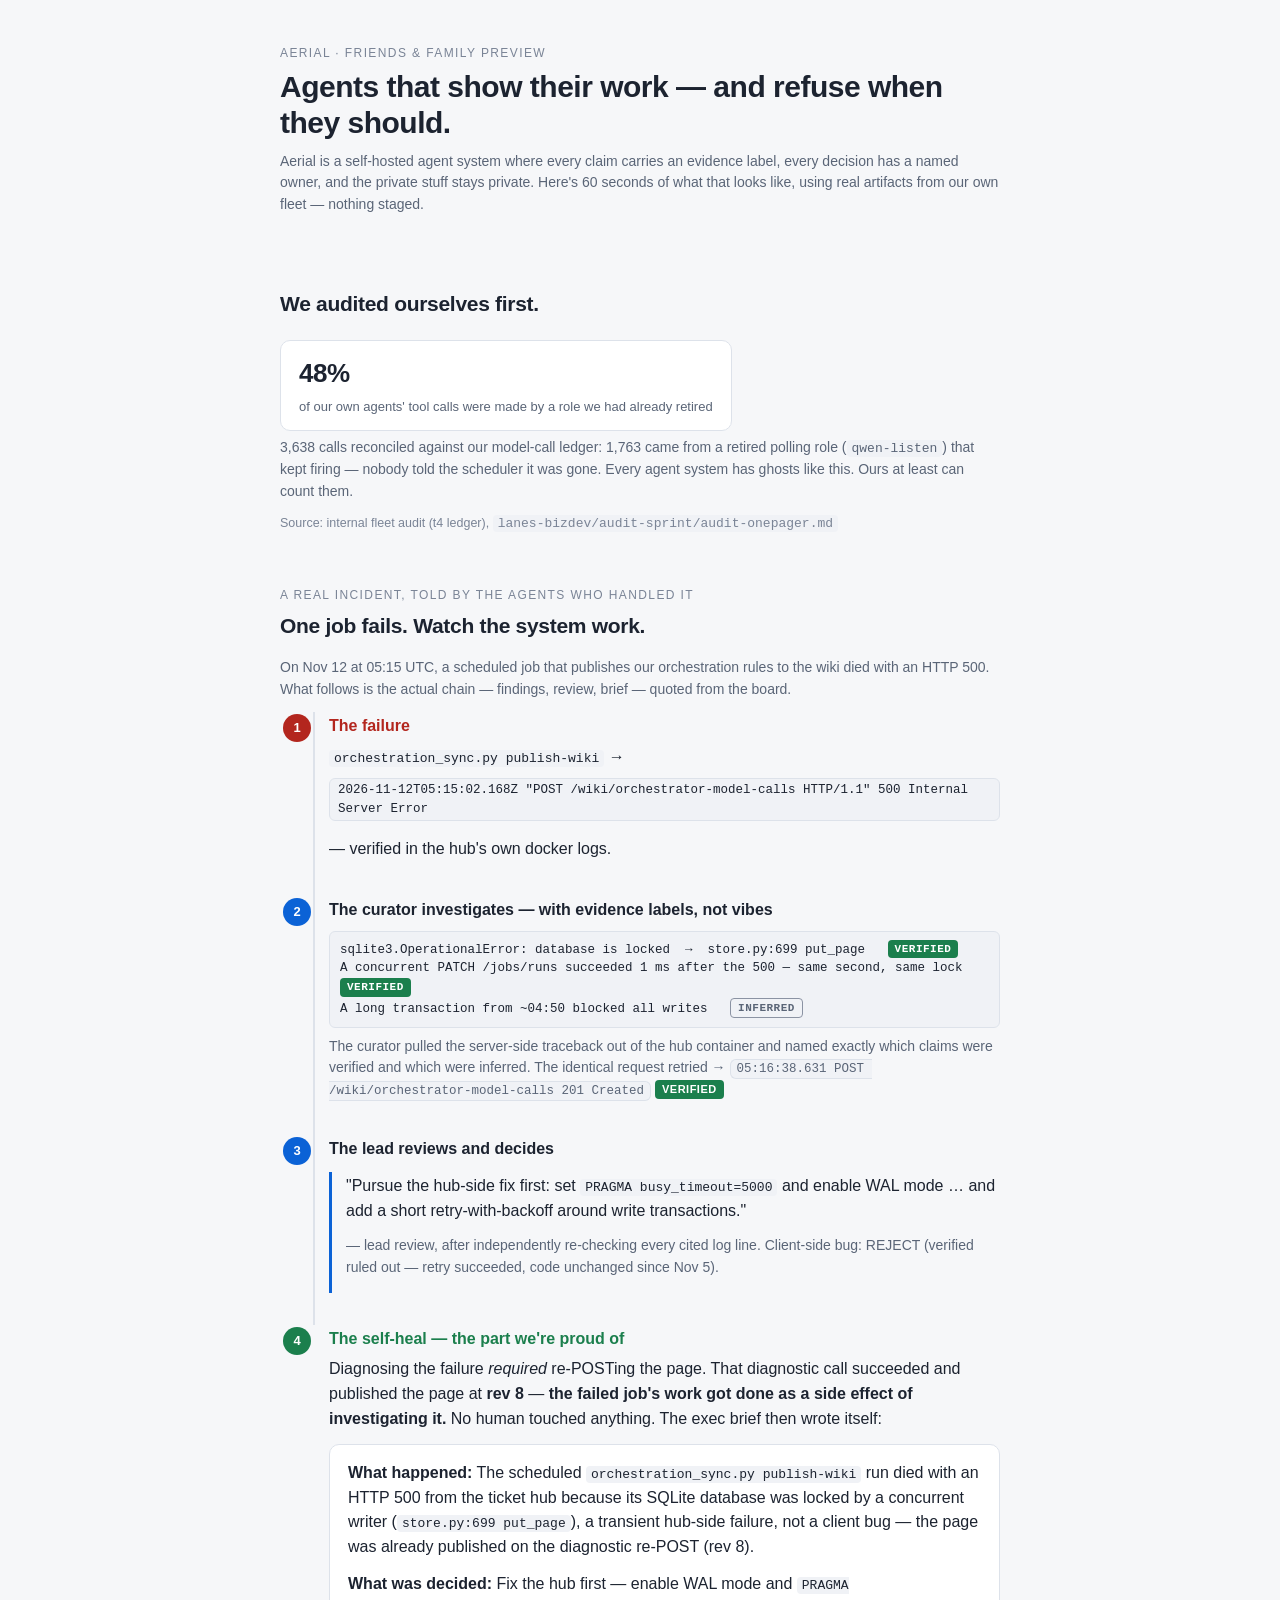
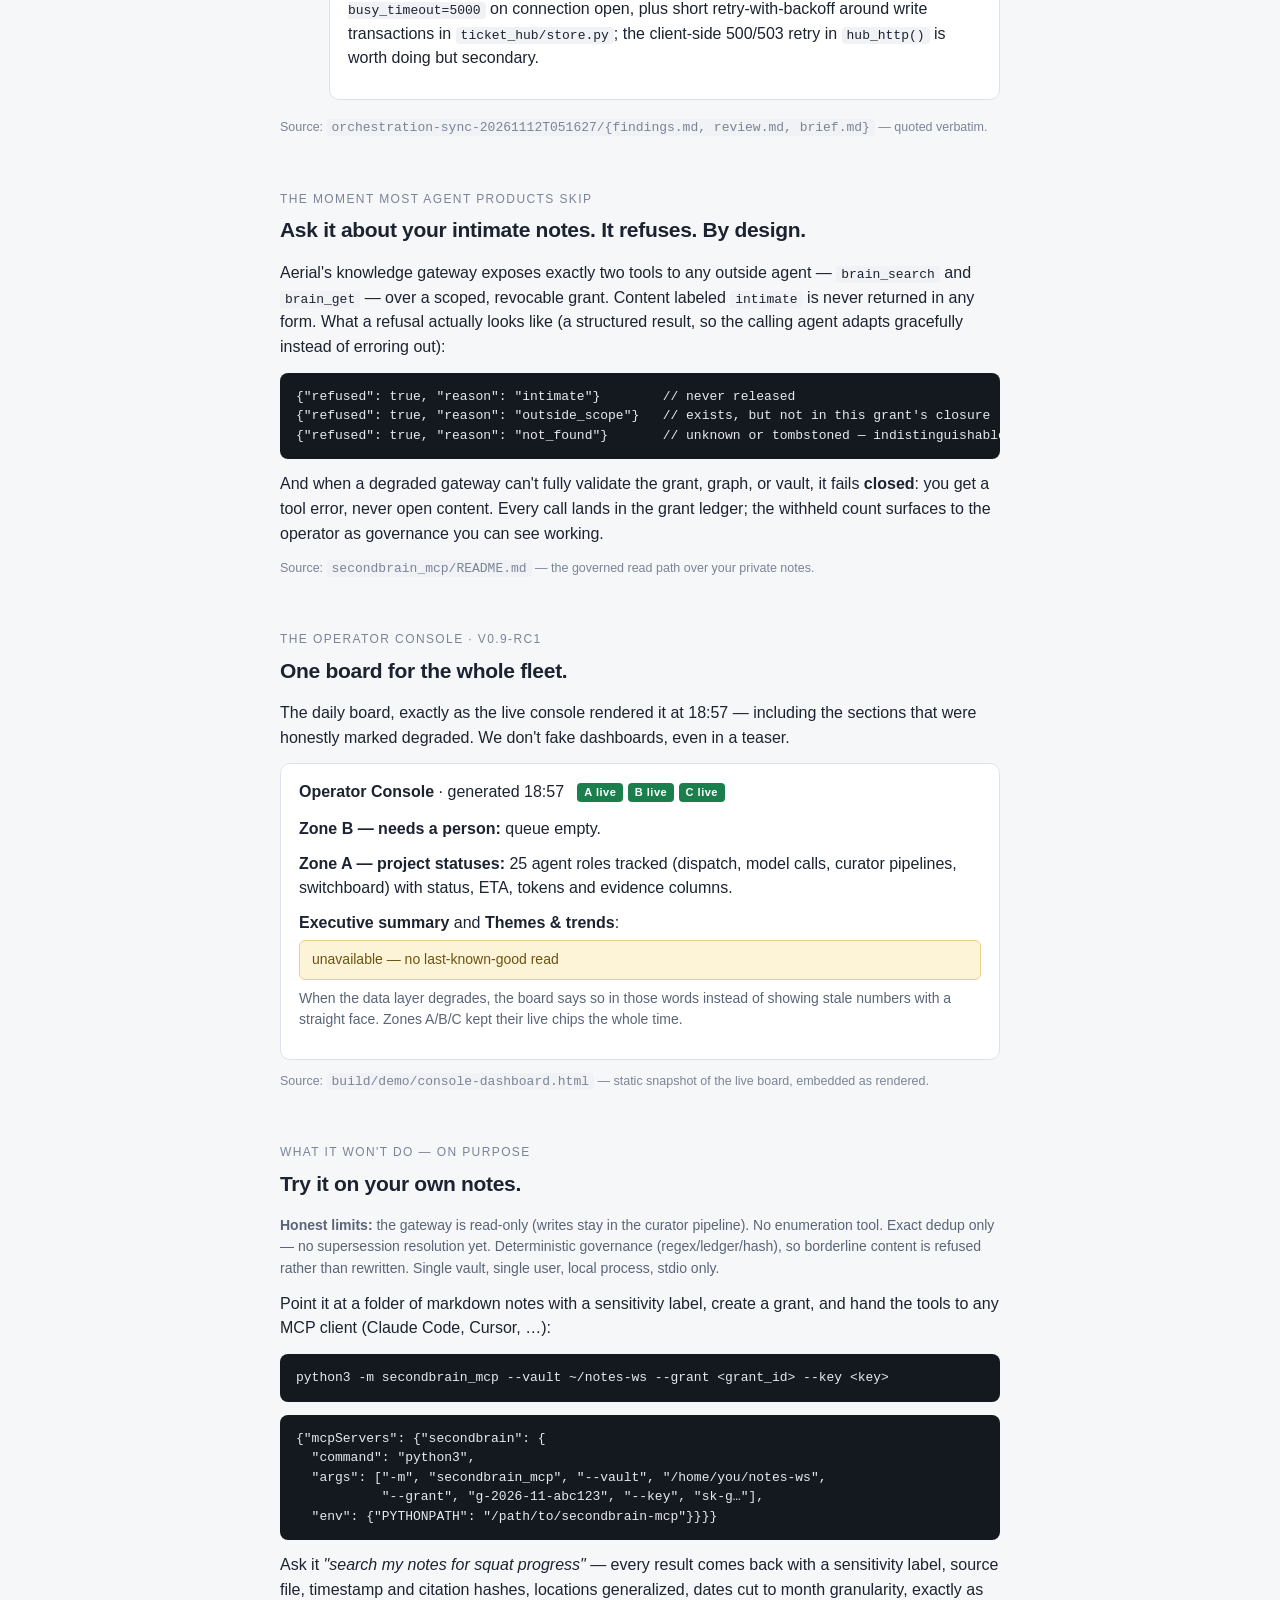
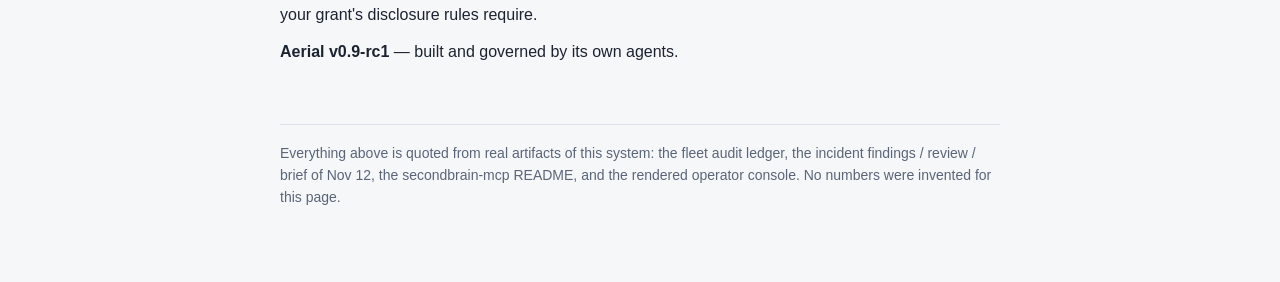
==== teaser.html @ c7fd9bf2 "add teaser.html" ====
<!DOCTYPE html>
<html lang="en">
<head>
<meta charset="utf-8">
<meta name="viewport" content="width=device-width, initial-scale=1">
<title>Aerial — a 60-second glimpse</title>
<style>
  :root { color-scheme: light dark; }
  * { box-sizing: border-box; }
  body {
    margin: 0; padding: 0 0 64px;
    font: 16px/1.55 -apple-system, "Segoe UI", Roboto, Helvetica, Arial, sans-serif;
    background: #f6f7f9; color: #1c2330;
  }
  .wrap { max-width: 760px; margin: 0 auto; padding: 0 20px; }
  header.top { padding: 44px 0 8px; }
  h1 { font-size: 30px; line-height: 1.2; margin: 0 0 10px; letter-spacing: -0.5px; }
  h2 { font-size: 21px; margin: 0 0 14px; letter-spacing: -0.3px; }
  h3 { font-size: 15px; margin: 18px 0 8px; color: #5a6577; text-transform: uppercase; letter-spacing: 0.6px; }
  p { margin: 0 0 12px; }
  a { color: #0b62d6; }
  section { margin-top: 52px; }
  .kicker { font-size: 12px; letter-spacing: 1.4px; text-transform: uppercase; color: #7a8496; margin-bottom: 6px; }
  .muted { color: #5a6577; font-size: 14px; }
  .card {
    background: #fff; border: 1px solid #dde2ea; border-radius: 10px;
    padding: 16px 18px; margin: 12px 0;
  }
  .flow { display: grid; grid-template-columns: 1fr; gap: 0; }
  .step { display: flex; gap: 14px; }
  .step .rail { width: 34px; flex: none; text-align: center; }
  .step .dot {
    width: 28px; height: 28px; border-radius: 50%; background: #0b62d6; color: #fff;
    font-weight: 700; font-size: 13px; line-height: 28px; margin: 2px auto 0;
  }
  .step.fail .dot { background: #b3261e; }
  .step.heal .dot { background: #1b7f4d; }
  .step .body { border-left: 2px solid #dde2ea; padding: 0 0 22px 14px; margin-left: -15px; flex: 1; }
  .step:last-of-type .body { border-left-color: transparent; padding-bottom: 6px; }
  .step h4 { margin: 2px 0 6px; font-size: 16px; }
  .step.fail h4 { color: #b3261e; }
  .step.heal h4 { color: #1b7f4d; }
  .evidence { font: 12.5px/1.5 ui-monospace, "SF Mono", Menlo, Consolas, monospace; background: #f0f2f6; border: 1px solid #dde2ea; border-radius: 6px; padding: 8px 10px; margin: 8px 0; overflow-x: auto; white-space: pre-wrap; word-break: break-word; }
  .tag { display: inline-block; font-size: 11px; font-weight: 700; letter-spacing: 0.5px; padding: 1px 7px; border-radius: 4px; vertical-align: 1px; }
  .tag.verified { background: #1b7f4d; color: #fff; }
  .tag.inferred { border: 1px solid #8b93a3; color: #5a6577; }
  .tag.live { background: #1b7f4d; color: #fff; }
  .quote { border-left: 3px solid #0b62d6; padding: 2px 0 2px 14px; margin: 10px 0; }
  .stat { display: inline-block; background: #fff; border: 1px solid #dde2ea; border-radius: 10px; padding: 12px 18px; margin: 6px 8px 6px 0; }
  .stat b { display: block; font-size: 26px; letter-spacing: -0.5px; }
  .stat span { font-size: 13px; color: #5a6577; }
  .banner { background: #fdf3d7; border: 1px solid #e7d28a; color: #6b5410; border-radius: 6px; padding: 8px 12px; font-size: 14px; }
  code { font: 13px ui-monospace, "SF Mono", Menlo, Consolas, monospace; background: #f0f2f6; padding: 1px 5px; border-radius: 4px; }
  pre.code { font: 13px/1.5 ui-monospace, "SF Mono", Menlo, Consolas, monospace; background: #14181f; color: #e6e9ef; border-radius: 8px; padding: 14px 16px; overflow-x: auto; }
  footer { margin-top: 60px; border-top: 1px solid #dde2ea; padding-top: 18px; color: #5a6577; font-size: 14px; }
  .src { font-size: 12.5px; color: #7a8496; }
  @media (prefers-color-scheme: dark) {
    body { background: #101319; color: #dfe4ec; }
    h3, .muted, footer, .src, .stat span, table.themes th { color: #98a2b3; }
    .card { background: #171c25; border-color: #2a3140; }
    .step .body, table.themes th, table.themes td { border-color: #2a3140; }
    .evidence, code { background: #1d2430; border-color: #2a3140; }
    a { color: #6db2ff; }
    .banner { background: #33290f; border-color: #5a4a1a; color: #d9c37a; }
    .quote { border-left-color: #6db2ff; }
    .tag.inferred { border-color: #98a2b3; color: #98a2b3; }
  }
</style>
</head>
<body>
<div class="wrap">

<header class="top">
  <div class="kicker">Aerial · friends &amp; family preview</div>
  <h1>Agents that show their work — and refuse when they should.</h1>
  <p class="muted">Aerial is a self-hosted agent system where every claim carries an evidence label, every decision has a named owner, and the private stuff stays private. Here's 60 seconds of what that looks like, using real artifacts from our own fleet — nothing staged.</p>
</header>

<!-- 1 · HOOK -->
<section id="hook">
  <h2>We audited ourselves first.</h2>
  <div class="stat"><b>48%</b><span>of our own agents' tool calls were made by a role we had already retired</span></div>
  <p class="muted">3,638 calls reconciled against our model-call ledger: 1,763 came from a retired polling role (<code>qwen-listen</code>) that kept firing — nobody told the scheduler it was gone. Every agent system has ghosts like this. Ours at least can count them.</p>
  <p class="src">Source: internal fleet audit (t4 ledger), <code>lanes-bizdev/audit-sprint/audit-onepager.md</code></p>
</section>

<!-- 2 · THE STORY -->
<section id="story">
  <div class="kicker">a real incident, told by the agents who handled it</div>
  <h2>One job fails. Watch the system work.</h2>
  <p class="muted">On Nov 12 at 05:15 UTC, a scheduled job that publishes our orchestration rules to the wiki died with an HTTP 500. What follows is the actual chain — findings, review, brief — quoted from the board.</p>

  <div class="flow">
    <div class="step fail">
      <div class="rail"><div class="dot">1</div></div>
      <div class="body">
        <h4>The failure</h4>
        <p><code>orchestration_sync.py publish-wiki</code> → <span class="evidence" style="display:inline-block;padding:2px 8px">2026-11-12T05:15:02.168Z "POST /wiki/orchestrator-model-calls HTTP/1.1" 500 Internal Server Error</span> — verified in the hub's own docker logs.</p>
      </div>
    </div>

    <div class="step">
      <div class="rail"><div class="dot">2</div></div>
      <div class="body">
        <h4>The curator investigates — with evidence labels, not vibes</h4>
        <div class="evidence">sqlite3.OperationalError: database is locked  →  store.py:699 put_page   <span class="tag verified">VERIFIED</span>
A concurrent PATCH /jobs/runs succeeded 1 ms after the 500 — same second, same lock   <span class="tag verified">VERIFIED</span>
A long transaction from ~04:50 blocked all writes   <span class="tag inferred">INFERRED</span></div>
        <p class="muted">The curator pulled the server-side traceback out of the hub container and named exactly which claims were verified and which were inferred. The identical request retried → <span class="evidence" style="display:inline;padding:2px 6px">05:16:38.631 POST /wiki/orchestrator-model-calls 201 Created</span> <span class="tag verified">VERIFIED</span></p>
      </div>
    </div>

    <div class="step">
      <div class="rail"><div class="dot">3</div></div>
      <div class="body">
        <h4>The lead reviews and decides</h4>
        <div class="quote"><p>"Pursue the hub-side fix first: set <code>PRAGMA busy_timeout=5000</code> and enable WAL mode … and add a short retry-with-backoff around write transactions."</p><p class="muted">— lead review, after independently re-checking every cited log line. Client-side bug: REJECT (verified ruled out — retry succeeded, code unchanged since Nov 5).</p></div>
      </div>
    </div>

    <div class="step heal">
      <div class="rail"><div class="dot">4</div></div>
      <div class="body">
        <h4>The self-heal — the part we're proud of</h4>
        <p>Diagnosing the failure <em>required</em> re-POSTing the page. That diagnostic call succeeded and published the page at <b>rev 8</b> — <b>the failed job's work got done as a side effect of investigating it.</b> No human touched anything. The exec brief then wrote itself:</p>
        <div class="card"><p><b>What happened:</b> The scheduled <code>orchestration_sync.py publish-wiki</code> run died with an HTTP 500 from the ticket hub because its SQLite database was locked by a concurrent writer (<code>store.py:699 put_page</code>), a transient hub-side failure, not a client bug — the page was already published on the diagnostic re-POST (rev 8).</p><p><b>What was decided:</b> Fix the hub first — enable WAL mode and <code>PRAGMA busy_timeout=5000</code> on connection open, plus short retry-with-backoff around write transactions in <code>ticket_hub/store.py</code>; the client-side 500/503 retry in <code>hub_http()</code> is worth doing but secondary.</p></div>
      </div>
    </div>
  </div>
  <p class="src">Source: <code>orchestration-sync-20261112T051627/{findings.md, review.md, brief.md}</code> — quoted verbatim.</p>
</section>

<!-- 3 · GOVERNANCE -->
<section id="governance">
  <div class="kicker">the moment most agent products skip</div>
  <h2>Ask it about your intimate notes. It refuses. By design.</h2>
  <p>Aerial's knowledge gateway exposes exactly two tools to any outside agent — <code>brain_search</code> and <code>brain_get</code> — over a scoped, revocable grant. Content labeled <code>intimate</code> is never returned in any form. What a refusal actually looks like (a structured result, so the calling agent adapts gracefully instead of erroring out):</p>
  <pre class="code">{"refused": true, "reason": "intimate"}        // never released
{"refused": true, "reason": "outside_scope"}   // exists, but not in this grant's closure
{"refused": true, "reason": "not_found"}       // unknown or tombstoned — indistinguishable on purpose</pre>
  <p>And when a degraded gateway can't fully validate the grant, graph, or vault, it fails <b>closed</b>: you get a tool error, never open content. Every call lands in the grant ledger; the withheld count surfaces to the operator as governance you can see working.</p>
  <p class="src">Source: <code>secondbrain_mcp/README.md</code> — the governed read path over your private notes.</p>
</section>

<!-- 4 · CONSOLE GLIMPSE -->
<section id="console">
  <div class="kicker">the operator console · v0.9-rc1</div>
  <h2>One board for the whole fleet.</h2>
  <p>The daily board, exactly as the live console rendered it at 18:57 — including the sections that were honestly marked degraded. We don't fake dashboards, even in a teaser.</p>
  <div class="card">
    <p><b>Operator Console</b> · generated 18:57 &nbsp; <span class="tag live">A live</span> <span class="tag live">B live</span> <span class="tag live">C live</span></p>
    <p style="margin:10px 0 4px"><b>Zone B — needs a person:</b> queue empty.</p>
    <p style="margin:10px 0 4px"><b>Zone A — project statuses:</b> 25 agent roles tracked (dispatch, model calls, curator pipelines, switchboard) with status, ETA, tokens and evidence columns.</p>
    <p style="margin:10px 0 4px"><b>Executive summary</b> and <b>Themes &amp; trends</b>:</p>
    <div class="banner">unavailable — no last-known-good read</div>
    <p class="muted" style="margin-top:8px">When the data layer degrades, the board says so in those words instead of showing stale numbers with a straight face. Zones A/B/C kept their live chips the whole time.</p>
  </div>
  <p class="src">Source: <code>build/demo/console-dashboard.html</code> — static snapshot of the live board, embedded as rendered.</p>
</section>

<!-- 5 · CLOSE -->
<section id="close">
  <div class="kicker">what it won't do — on purpose</div>
  <h2>Try it on your own notes.</h2>
  <p class="muted"><b>Honest limits:</b> the gateway is read-only (writes stay in the curator pipeline). No enumeration tool. Exact dedup only — no supersession resolution yet. Deterministic governance (regex/ledger/hash), so borderline content is refused rather than rewritten. Single vault, single user, local process, stdio only.</p>
  <p>Point it at a folder of markdown notes with a sensitivity label, create a grant, and hand the tools to any MCP client (Claude Code, Cursor, …):</p>
  <pre class="code">python3 -m secondbrain_mcp --vault ~/notes-ws --grant &lt;grant_id&gt; --key &lt;key&gt;</pre>
  <pre class="code">{"mcpServers": {"secondbrain": {
  "command": "python3",
  "args": ["-m", "secondbrain_mcp", "--vault", "/home/you/notes-ws",
           "--grant", "g-2026-11-abc123", "--key", "sk-g…"],
  "env": {"PYTHONPATH": "/path/to/secondbrain-mcp"}}}}</pre>
  <p>Ask it <em>"search my notes for squat progress"</em> — every result comes back with a sensitivity label, source file, timestamp and citation hashes, locations generalized, dates cut to month granularity, exactly as your grant's disclosure rules require.</p>
  <p><b>Aerial v0.9-rc1</b> — built and governed by its own agents.</p>
</section>

<footer>
  <p>Everything above is quoted from real artifacts of this system: the fleet audit ledger, the incident findings / review / brief of Nov 12, the secondbrain-mcp README, and the rendered operator console. No numbers were invented for this page.</p>
</footer>

</div>
</body>
</html>
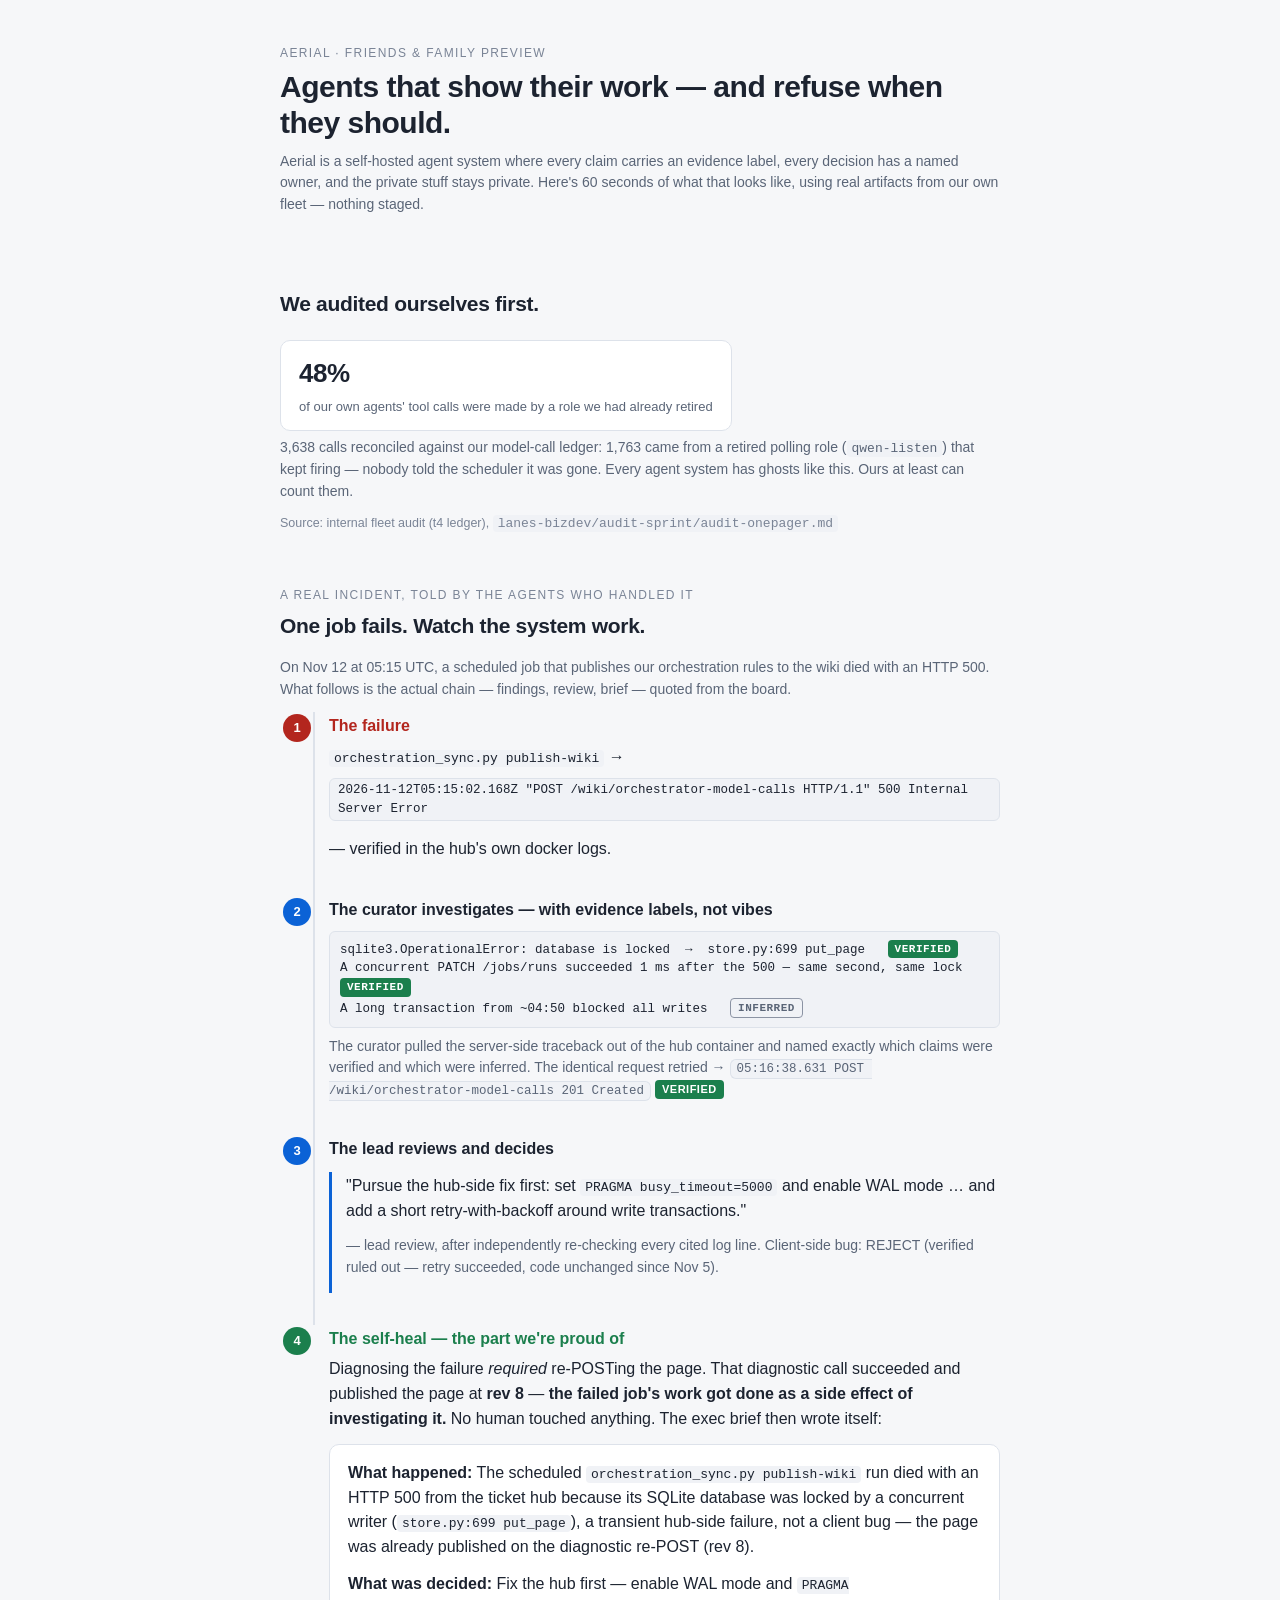
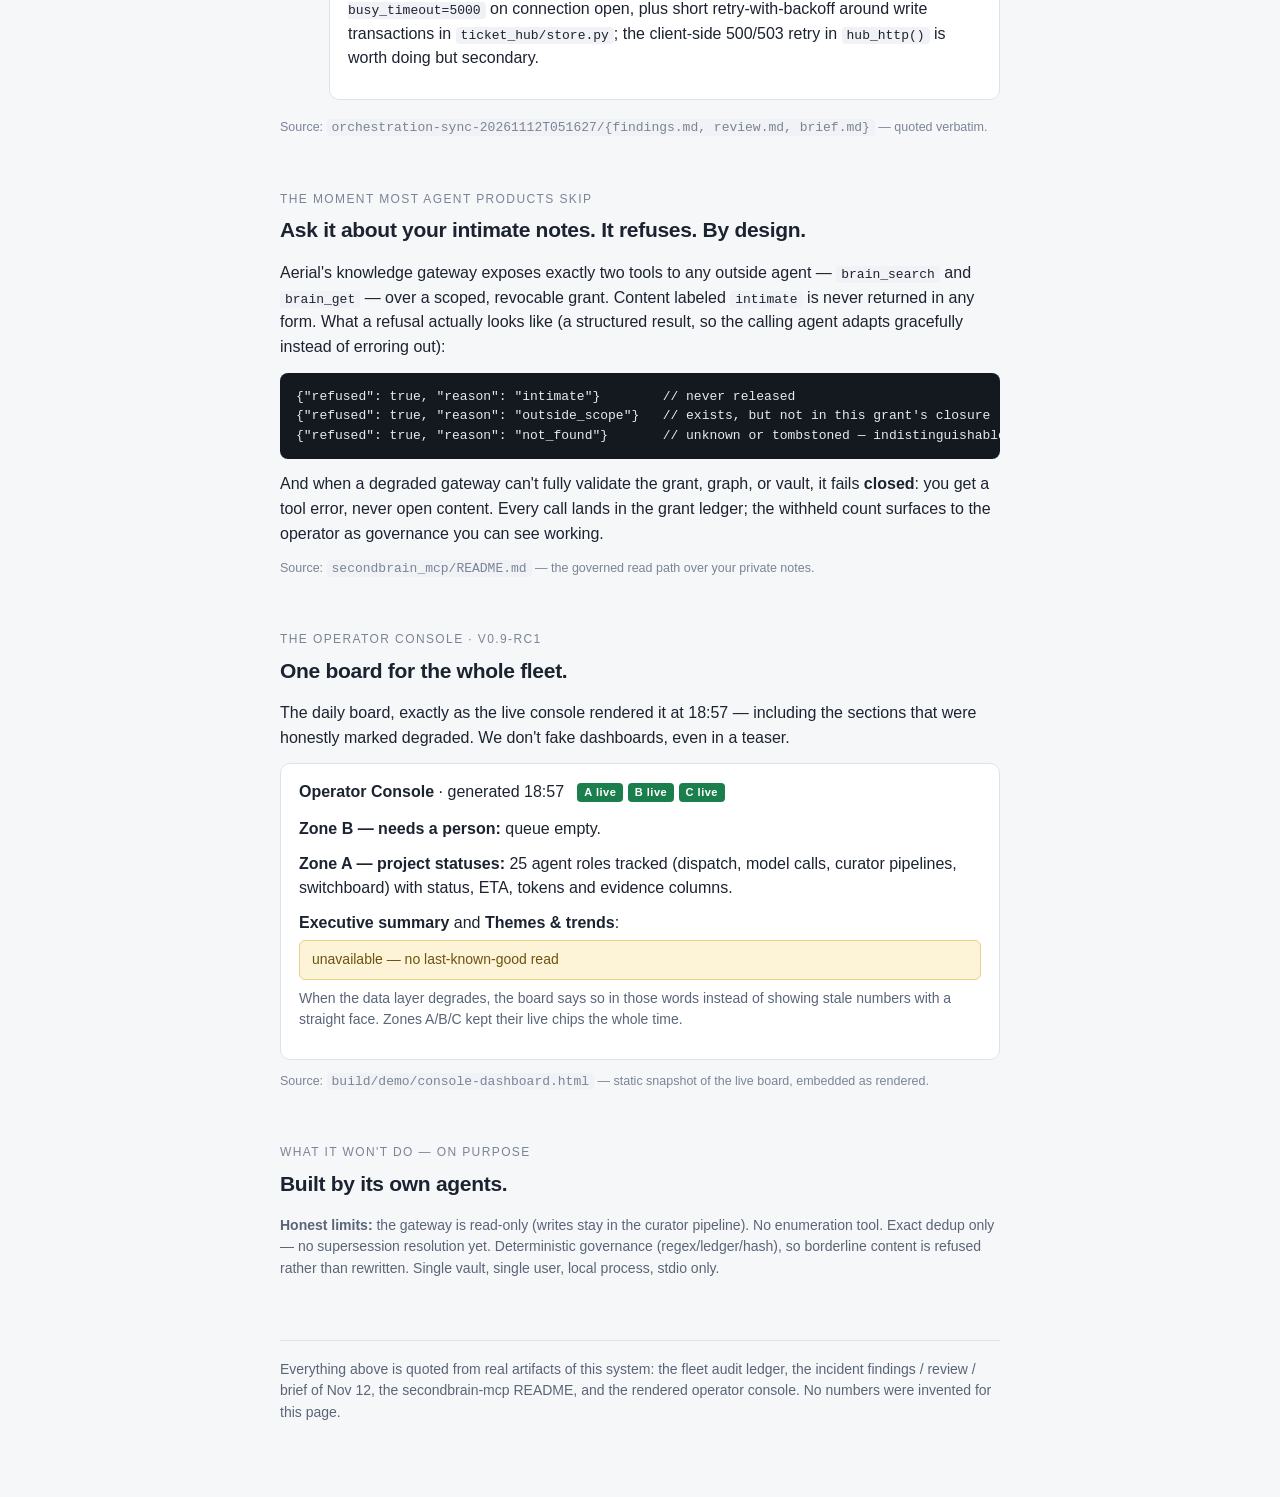
==== commit d263df60: "teaser: remove the install CTA (not self-service yet); reframe the close" ====
--- a/teaser.html
+++ b/teaser.html
@@ -161,17 +161,8 @@
 <!-- 5 · CLOSE -->
 <section id="close">
   <div class="kicker">what it won't do — on purpose</div>
-  <h2>Try it on your own notes.</h2>
+  <h2>Built by its own agents.</h2>
   <p class="muted"><b>Honest limits:</b> the gateway is read-only (writes stay in the curator pipeline). No enumeration tool. Exact dedup only — no supersession resolution yet. Deterministic governance (regex/ledger/hash), so borderline content is refused rather than rewritten. Single vault, single user, local process, stdio only.</p>
-  <p>Point it at a folder of markdown notes with a sensitivity label, create a grant, and hand the tools to any MCP client (Claude Code, Cursor, …):</p>
-  <pre class="code">python3 -m secondbrain_mcp --vault ~/notes-ws --grant &lt;grant_id&gt; --key &lt;key&gt;</pre>
-  <pre class="code">{"mcpServers": {"secondbrain": {
-  "command": "python3",
-  "args": ["-m", "secondbrain_mcp", "--vault", "/home/you/notes-ws",
-           "--grant", "g-2026-11-abc123", "--key", "sk-g…"],
-  "env": {"PYTHONPATH": "/path/to/secondbrain-mcp"}}}}</pre>
-  <p>Ask it <em>"search my notes for squat progress"</em> — every result comes back with a sensitivity label, source file, timestamp and citation hashes, locations generalized, dates cut to month granularity, exactly as your grant's disclosure rules require.</p>
-  <p><b>Aerial v0.9-rc1</b> — built and governed by its own agents.</p>
 </section>
 
 <footer>
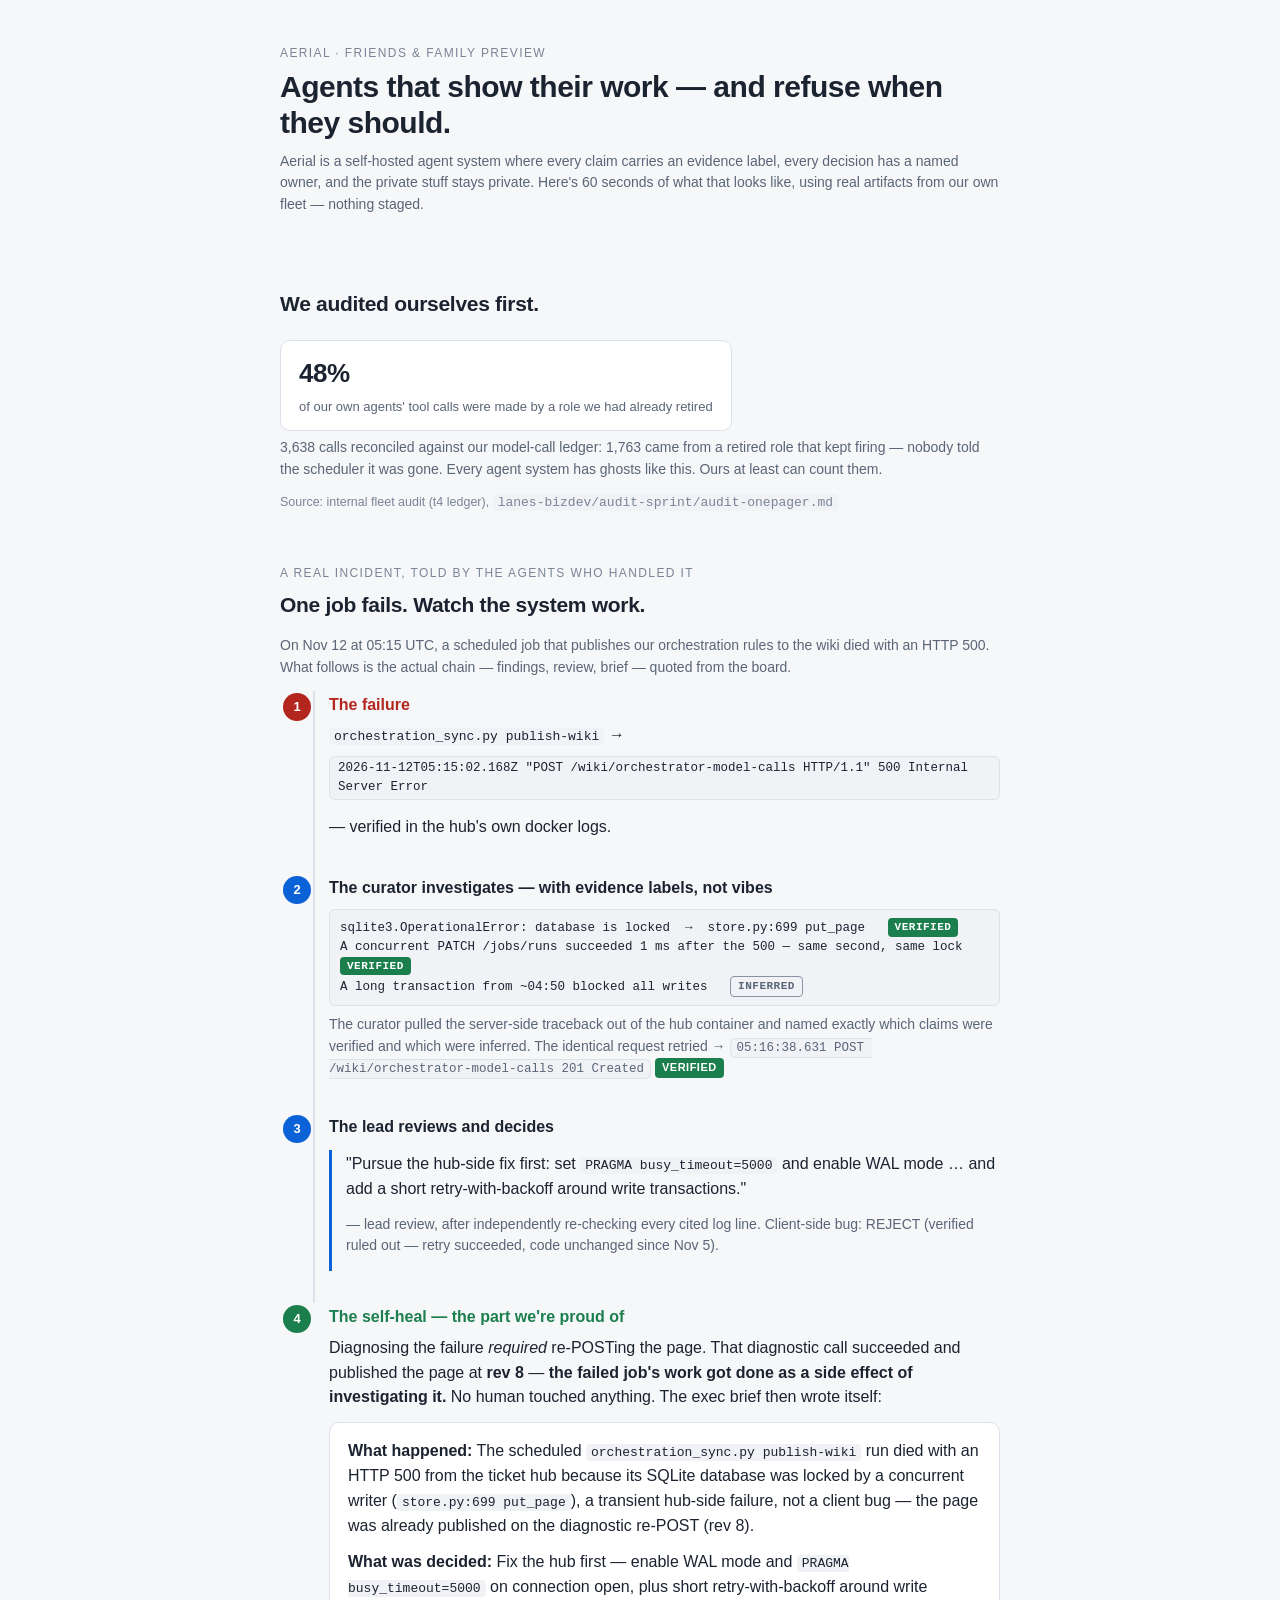
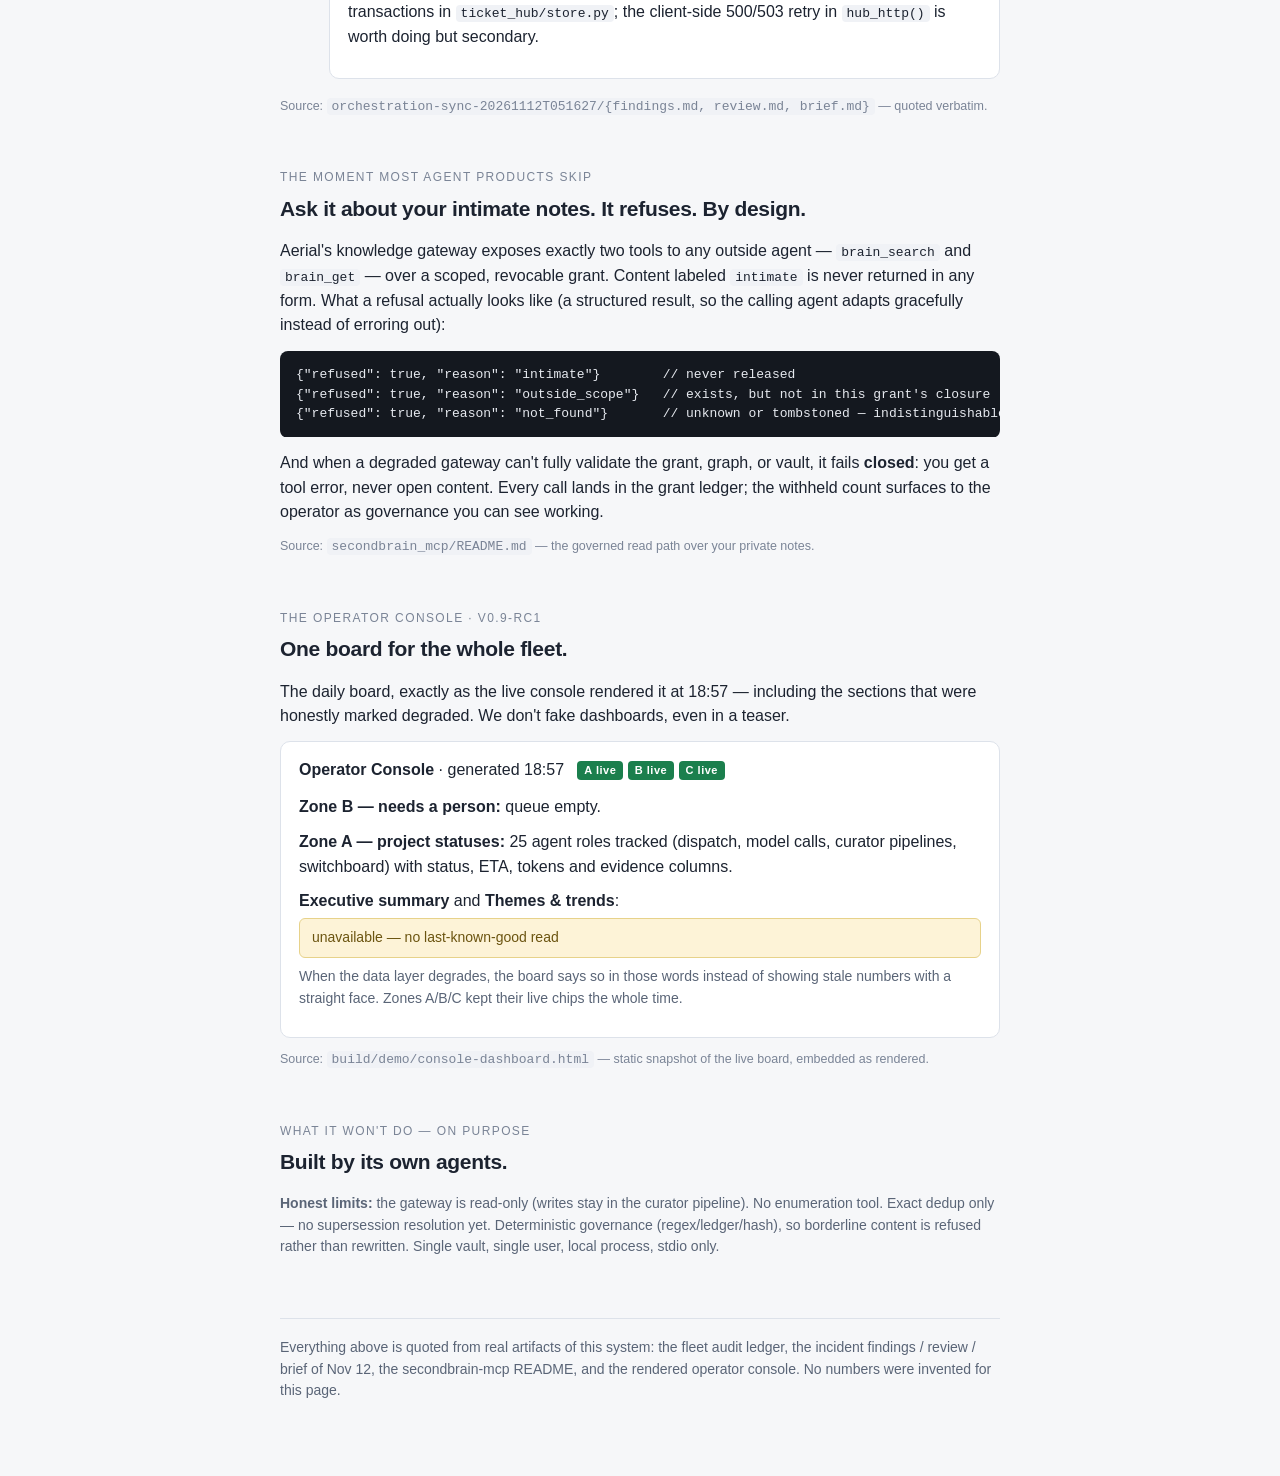
==== commit bd7d25bf: "remove cluster-specific role name" ====
--- a/teaser.html
+++ b/teaser.html
@@ -80,7 +80,7 @@
 <section id="hook">
   <h2>We audited ourselves first.</h2>
   <div class="stat"><b>48%</b><span>of our own agents' tool calls were made by a role we had already retired</span></div>
-  <p class="muted">3,638 calls reconciled against our model-call ledger: 1,763 came from a retired polling role (<code>qwen-listen</code>) that kept firing — nobody told the scheduler it was gone. Every agent system has ghosts like this. Ours at least can count them.</p>
+  <p class="muted">3,638 calls reconciled against our model-call ledger: 1,763 came from a retired role that kept firing — nobody told the scheduler it was gone. Every agent system has ghosts like this. Ours at least can count them.</p>
   <p class="src">Source: internal fleet audit (t4 ledger), <code>lanes-bizdev/audit-sprint/audit-onepager.md</code></p>
 </section>
 
